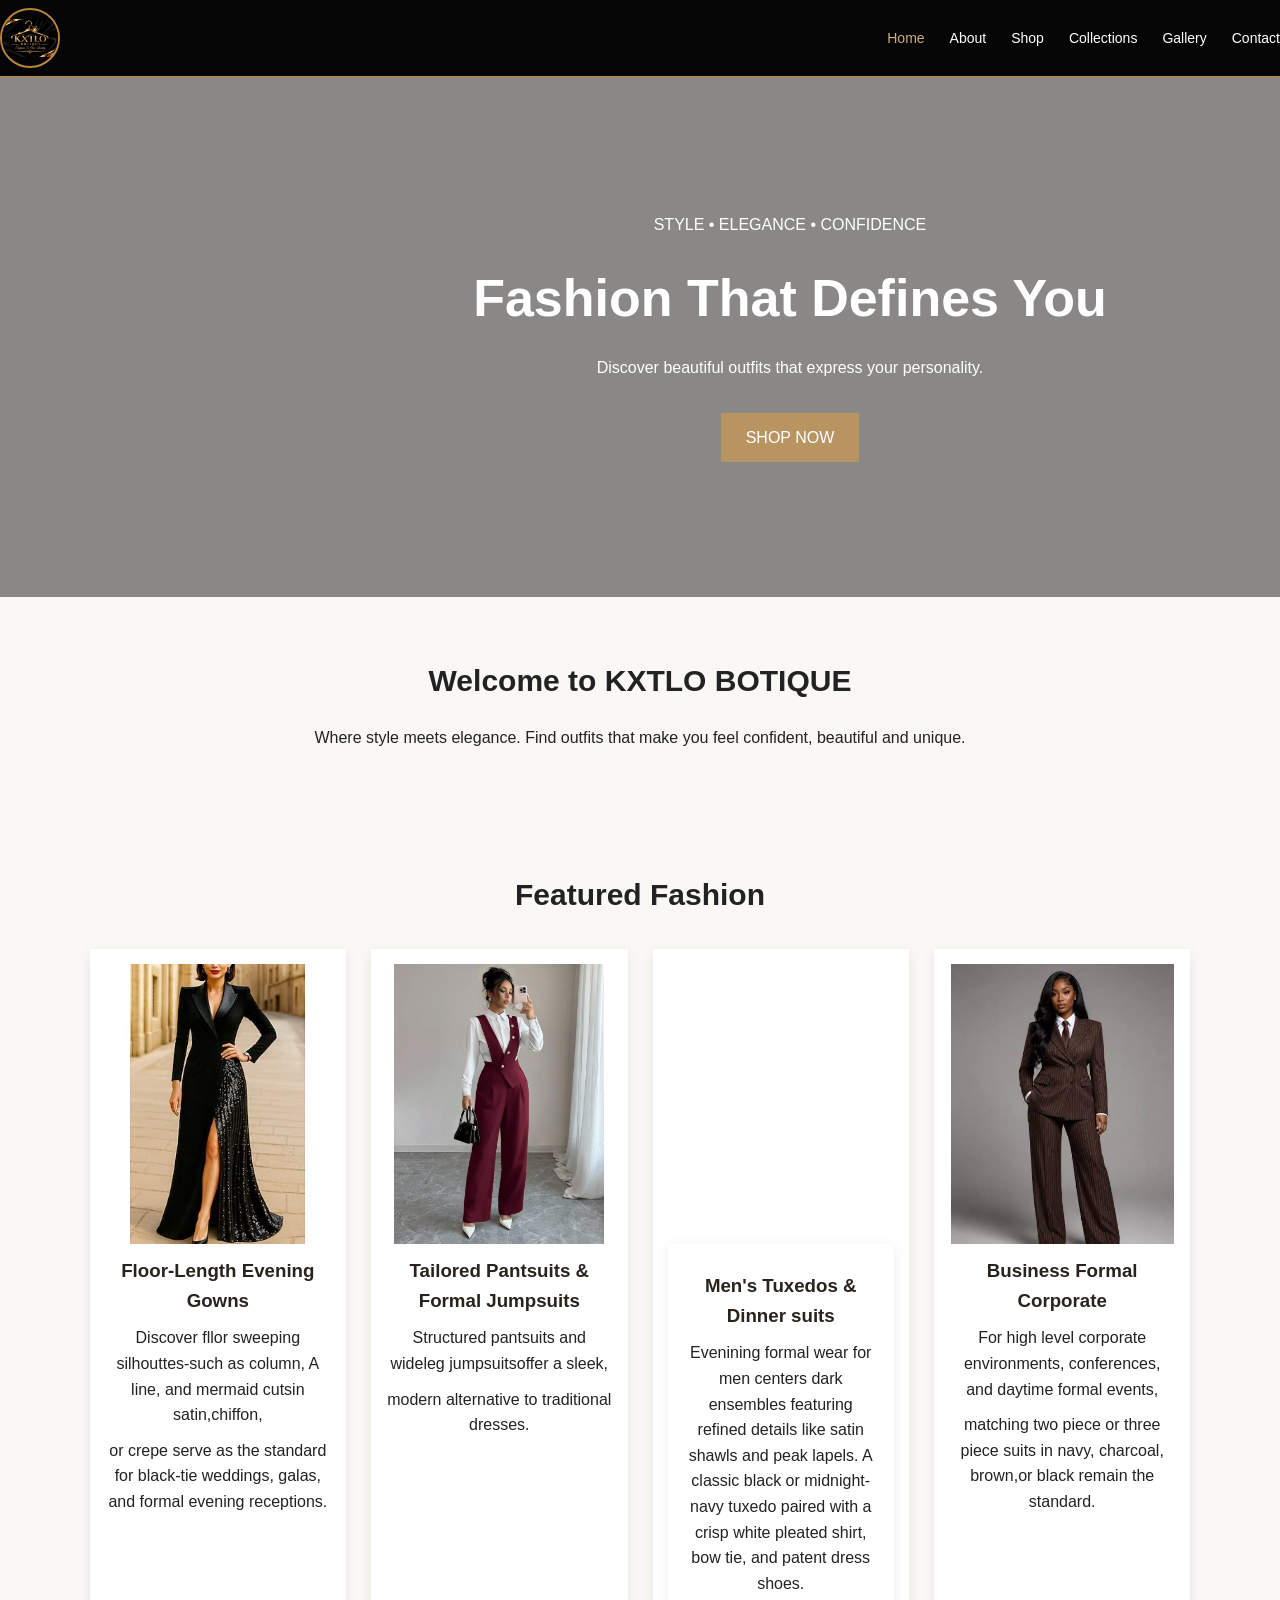
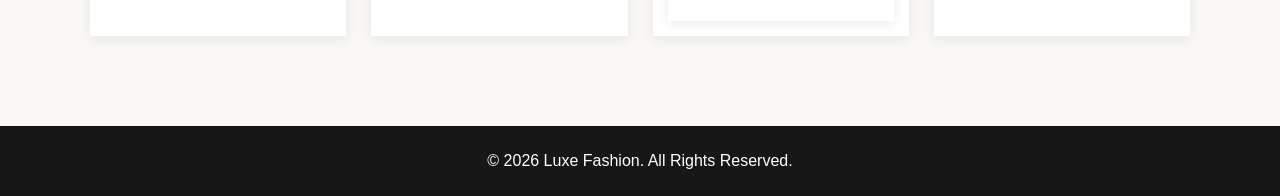
==== index.html @ 389f82dc "Update index.html" ====
<!DOCTYPE html>
<html lang="en">
<head>
    <meta charset="UTF-8">
    <meta name="viewport" content="width=device-width, initial-scale=1.0">
    <title>KXTLO BOTIQUE | Home</title>
    <link rel="stylesheet" href="style.css">
</head>
<body>

<header>
    <a href="index.html" class="brand">
    <img src="Luxurious Gold Crown Hanger Boutique Logo.png" alt="Kxtlo Boutique Logo" class="logo">
</a>
    <nav>
        <a href="index.html" class="active">Home</a>
        <a href="about.html">About</a>
        <a href="shop.html">Shop</a>
        <a href="collections.html">Collections</a>
        <a href="gallery.html">Gallery</a>
        <a href="contact.html">Contact</a>
    </nav>
</header>

<section class="hero">
    <video autoplay muted loop playsinline>
    <source src="" type="video/mp4">
</video>
    <div class="hero-content">
        <p>STYLE • ELEGANCE • CONFIDENCE</p>
        <h1>Fashion That Defines You</h1>
        <p>Discover beautiful outfits that express your personality.</p>
        <a href="shop.html" class="btn">SHOP NOW</a>
    </div>
</section>

<section class="section">
    <h2>Welcome to KXTLO BOTIQUE</h2>
    <p>Where style meets elegance. Find outfits that make you feel confident, beautiful and unique.</p>
</section>

<section class="section">
    <h2>Featured Fashion</h2>
    <div class="products">
        <div class="product">
            <img src="Sheath Column Floor Length Wedding Guest Dress Formal Dresses Evening Gown Mother of the Bride Dress Sleeveless Boat Neck Elegant Formal Formal Evening Birthday Stretch Fabric with Solid Color 2026 - $189_99.jpg" alt="Women's fashion outfit">
            <h3>Floor-Length Evening Gowns</h3>
            <p>Discover fllor sweeping silhouttes-such as column, A line, and mermaid cutsin satin,chiffon,</p>
                 <p>or crepe serve as the standard for black-tie weddings, galas,
                and formal evening receptions.</p>
        </div>
        <div class="product">
            <img src="Women's New Casual Elegant Wide Leg Jumpsuit, Burgundy Teachers' Day Office Dinner Autumn.jpg" alt="Fashion outfit">
            <h3>Tailored Pantsuits & Formal Jumpsuits</h3>
            <p>Structured pantsuits and wideleg jumpsuitsoffer a sleek,</p>
                <p>modern alternative to traditional dresses.</p>
        </div>
        <div class="product">
    <video autoplay muted loop playsinline>
        <source src="ssstik.io_1795117932369.mp4" type="video/mp4">
    </video>

    <div class="product">
        <h3>Men's Tuxedos & Dinner suits</h3>
         <p>Evenining formal wear for men centers dark ensembles featuring refined 
             details like satin shawls and peak lapels. A classic black or midnight-navy tuxedo paired with a 
             crisp white pleated shirt, bow tie, and patent dress shoes.</p>
        
    </div>
</div>
         <div class="product">
            <img src="corporate woman.jpg" alt="Fashion clothing">
            <h3>Business Formal Corporate</h3>
            <p>For high level corporate environments, conferences, and daytime formal events,</p> 
               <p> matching two piece or three piece suits in navy, charcoal, brown,or black remain the standard.</p>
        </div>
    </div>
</section>

<footer>
    <p>&copy; 2026 Luxe Fashion. All Rights Reserved.</p>
</footer>

</body>
</html>
---- style.css ----
/* GENERAL STYLING */

* {
    margin: 0;
    padding: 0;
    box-sizing: border-box;
}

body {
    font-family: Arial, sans-serif;
    background-color: #faf8f5;
    color: #222;
    line-height: 1.6;
}

/* NAVIGATION BAR */

header {
    background-color: #171717;
    color: white;
    padding: 20px 5%;
    display: flex;
    justify-content: space-between;
    align-items: center;
    flex-wrap: wrap;
    gap: 15px;
}

header {
    background: #050505;
    padding: 8px 0;
    border-bottom: 1px solid #b8863b;
}

header .brand {
    display: flex;
    align-items: center;
    text-decoration: none;
}

header .brand img {
    width: 65px;
    height: 48px;
    object-fit: contain;
    object-position: center;
    display: block;
}

header .container.nav {
    display: flex;
    align-items: center;
    justify-content: space-between;
    min-height: 60px;
    gap: 20px;
}

header nav {
    display: flex;
    align-items: center;
    gap: 25px;
}
@media (max-width: 600px) {
    header .brand img {
        width: 52px;
        height: 42px;
    }
}

nav {
    display: flex;
    flex-wrap: wrap;
    gap: 20px;
}

nav a {
    color: white;
    text-decoration: none;
    font-size: 14px;
    transition: 0.3s;
}

nav a:hover,
nav a.active {
    color: #d4af75;
}

/* HOME PAGE HERO */

.hero {
    min-height: 520px;
    background:
    linear-gradient(rgba(0,0,0,0.45), rgba(0,0,0,0.45)),
    url("")
    center/cover no-repeat;

    display: flex;
    align-items: center;
    justify-content: center;
    text-align: center;
    color: white;
    padding: 40px 20px;
}

.hero-content h1 {
    font-size: 52px;
    margin: 15px 0;
}

.hero-content p {
    margin-bottom: 20px;
}

/* BUTTONS */

.btn {
    display: inline-block;
    background-color: #b89460;
    color: white;
    padding: 12px 25px;
    text-decoration: none;
    border: none;
    cursor: pointer;
    margin-top: 12px;
    transition: 0.3s;
}

.btn:hover {
    background-color: #171717;
}

/* GENERAL SECTIONS */

.section {
    padding: 60px 7%;
    text-align: center;
}

.section h2 {
    font-size: 30px;
    margin-bottom: 20px;
}

/* PAGE BANNERS */

.page-banner {
    background-color: #e9dfd1;
    text-align: center;
    padding: 65px 20px;
}

.page-banner h1 {
    font-size: 40px;
    color: #29231d;
    margin-bottom: 10px;
}

/* PRODUCT CARDS */

.products {
    display: grid;
    grid-template-columns: repeat(auto-fit, minmax(220px, 1fr));
    gap: 25px;
    margin-top: 30px;
}

.product {
    background-color: white;
    padding: 15px;
    box-shadow: 0 3px 12px rgba(0,0,0,0.08);
    transition: 0.3s;
}

.product:hover {
    transform: translateY(-5px);
}

.product img {
    width: 100%;
    height: 280px;
    object-fit: cover;
}

.product h3 {
    margin-top: 12px;
    color: #29231d;
}

.product p {
    margin: 10px 0;
}

/* ABOUT PAGE */

.about-section {
    display: grid;
    grid-template-columns: 1fr 1fr;
    gap: 40px;
    align-items: center;
    padding: 60px 7%;
}

.about-section h2 {
    color: #a17a4a;
    margin: 20px 0 10px;
}

.about-section img {
    width: 100%;
    max-height: 450px;
    object-fit: cover;
}

/* GALLERY PAGE */

.gallery {
    display: grid;
    grid-template-columns: repeat(3, 1fr);
    gap: 15px;
    padding: 20px 7%;
}

.gallery img {
    width: 100%;
    height: 300px;
    object-fit: cover;
    transition: 0.3s;
}

.gallery img:hover {
    transform: scale(1.03);
}

/* CONTACT PAGE */

.contact-section {
    display: grid;
    grid-template-columns: 1fr 1fr;
    gap: 40px;
    padding: 60px 7%;
}

.contact-info h2,
form h2 {
    margin-bottom: 20px;
    color: #a17a4a;
}

.contact-info p {
    margin-bottom: 15px;
}

form {
    display: flex;
    flex-direction: column;
    gap: 12px;
}

input,
textarea {
    padding: 12px;
    border: 1px solid #ccc;
    font-family: Arial, sans-serif;
    width: 100%;
}

textarea {
    resize: vertical;
}

form .btn {
    align-self: flex-start;
}

/* FOOTER */

footer {
    background-color: #171717;
    color: white;
    text-align: center;
    padding: 22px;
    margin-top: 30px;
}

/* MOBILE RESPONSIVENESS */

@media (max-width: 768px) {

    header {
        flex-direction: column;
        text-align: center;
    }

    nav {
        justify-content: center;
        gap: 12px;
    }

    .hero-content h1 {
        font-size: 34px;
    }

    .about-section,
    .contact-section {
        grid-template-columns: 1fr;
    }

    .gallery {
        grid-template-columns: repeat(2, 1fr);
    }

}

@media (max-width: 480px) {

    .gallery {
        grid-template-columns: 1fr;
    }

    .page-banner h1 {
        font-size: 30px;
    }

}
header .brand {
    display: flex;
    align-items: center;
}

/* CIRCULAR SPINNING LOGO */

header .brand img.logo {
    width: 60px;
    height: 60px;
    border-radius: 50%;
    border: 2px solid #b8863b;
    object-fit: contain;
    background: #050505;
    animation: logoFlip 4s linear infinite;
}

@keyframes logoFlip {
    from {
        transform: rotateY(0deg);
    }
    to {
        transform: rotateY(360deg);
    }
}
.product img,
.product video {
    width: 100%;
    height: 280px;
    object-fit: contain;
    display: block;
    margin: 0 auto;
}

.product {
    position: relative;
    overflow: hidden;
}
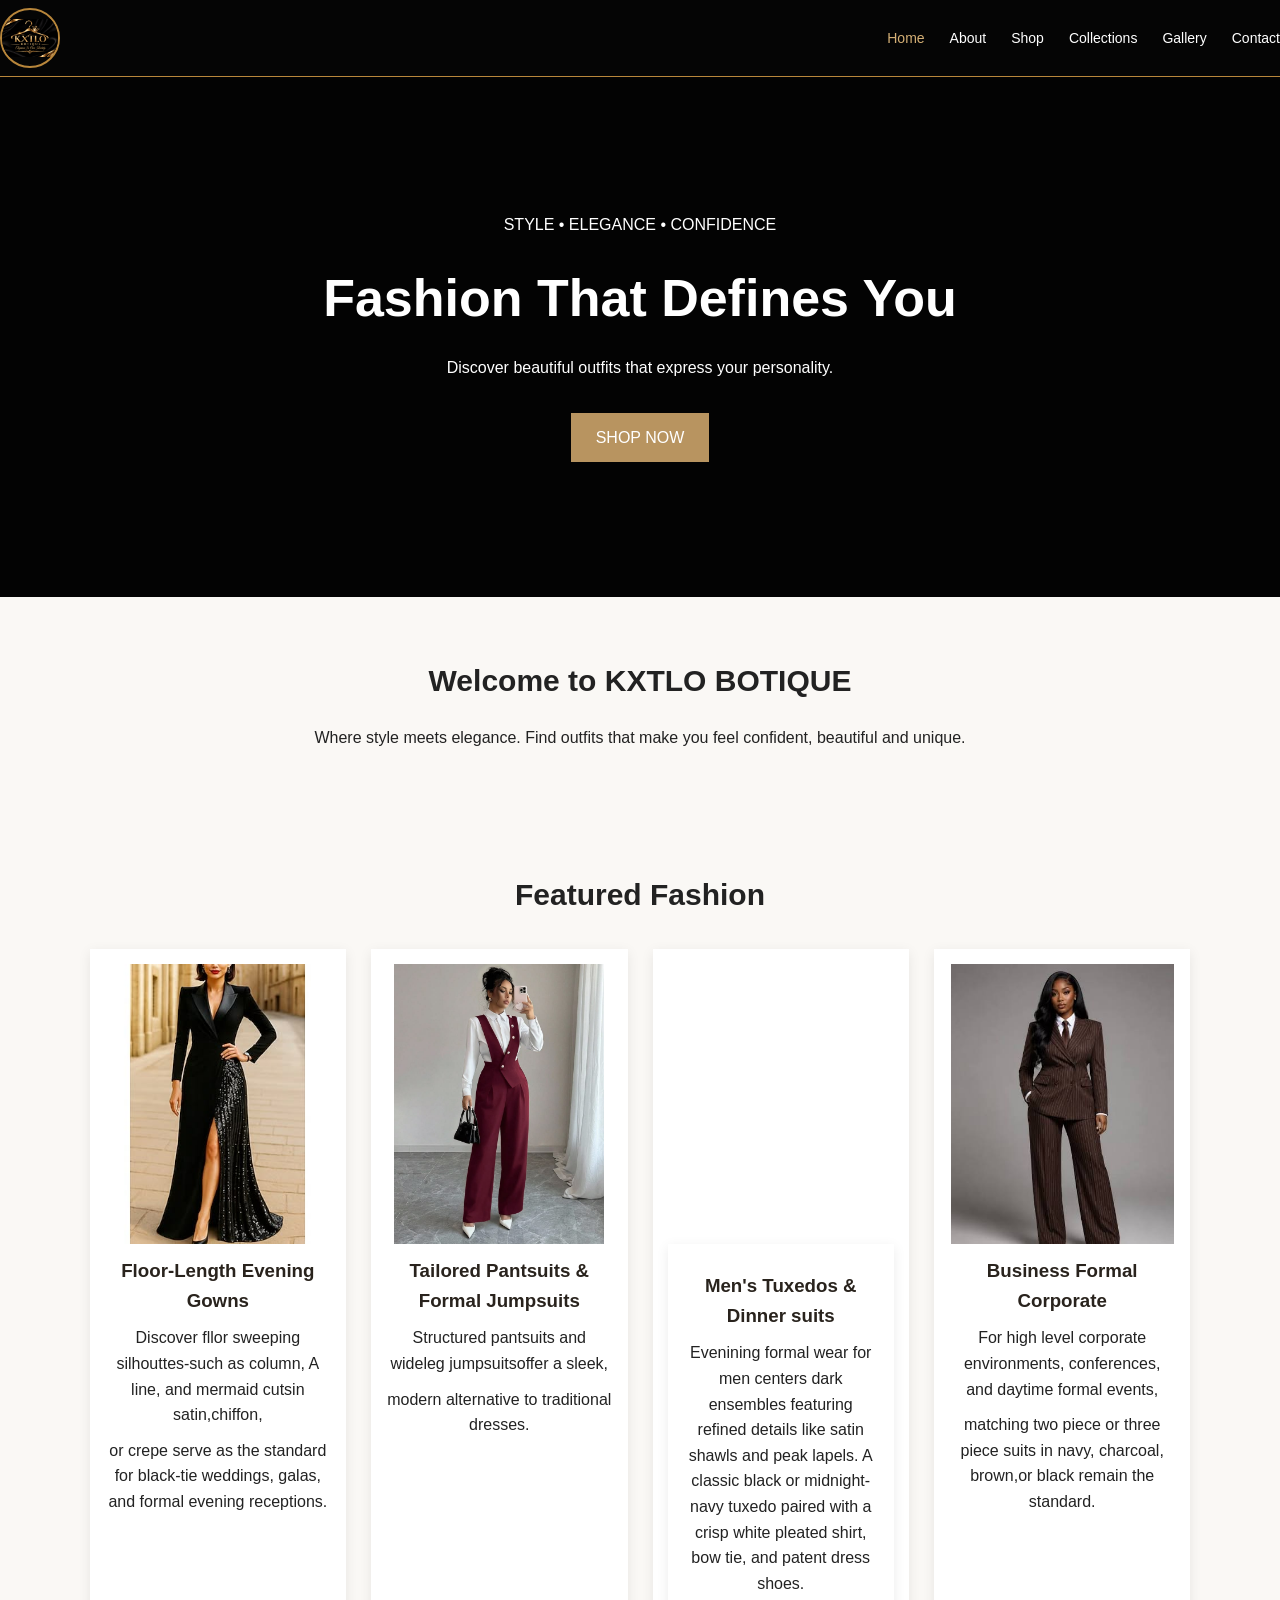
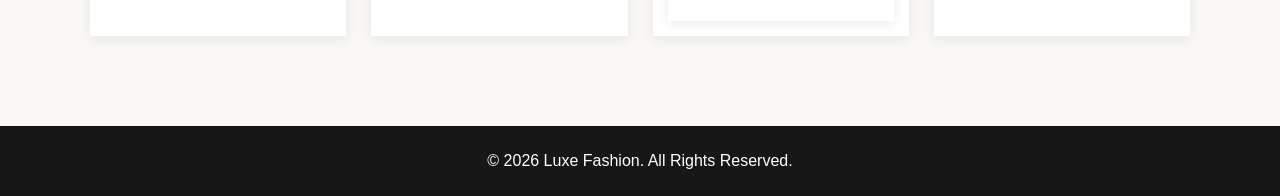
==== commit 5419f544: "Update index.html" ====
--- a/index.html
+++ b/index.html
@@ -25,7 +25,7 @@
 
 <section class="hero">
     <video autoplay muted loop playsinline>
-    <source src="" type="video/mp4">
+    <source src="ssstik.io_1795117426855.mp4" type="video/mp4">
 </video>
     <div class="hero-content">
         <p>STYLE • ELEGANCE • CONFIDENCE</p>
--- a/style.css
+++ b/style.css
@@ -88,18 +88,39 @@
 /* HOME PAGE HERO */
 
 .hero {
+    position: relative;
     min-height: 520px;
-    background:
-    linear-gradient(rgba(0,0,0,0.45), rgba(0,0,0,0.45)),
-    url("")
-    center/cover no-repeat;
-
     display: flex;
     align-items: center;
     justify-content: center;
     text-align: center;
     color: white;
     padding: 40px 20px;
+    overflow: hidden;
+    background: #050505;
+}
+
+.hero video {
+    position: absolute;
+    width: 100%;
+    height: 100%;
+    top: 0;
+    left: 0;
+    object-fit: cover;
+    z-index: 0;
+}
+
+.hero::before {
+    content: "";
+    position: absolute;
+    inset: 0;
+    background: rgba(0, 0, 0, 0.45);
+    z-index: 1;
+}
+
+.hero-content {
+    position: relative;
+    z-index: 2;
 }
 
 .hero-content h1 {
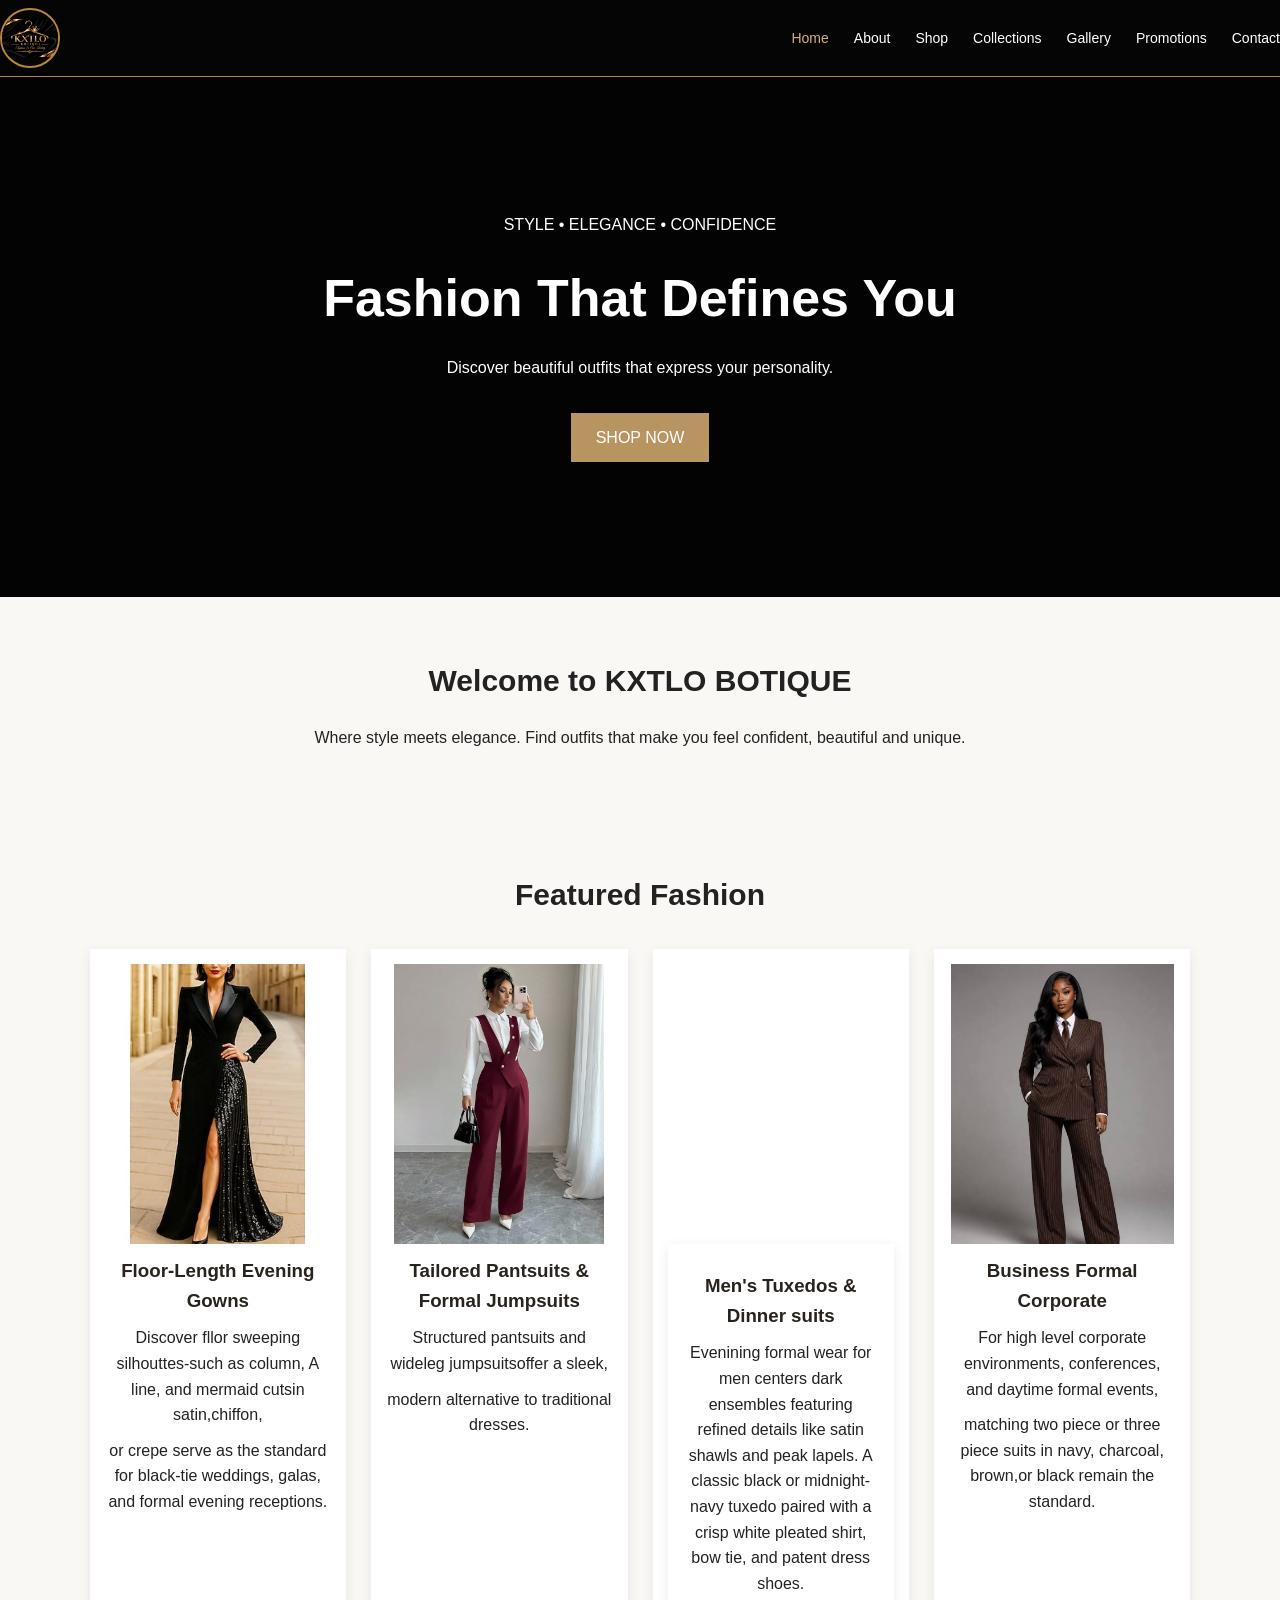
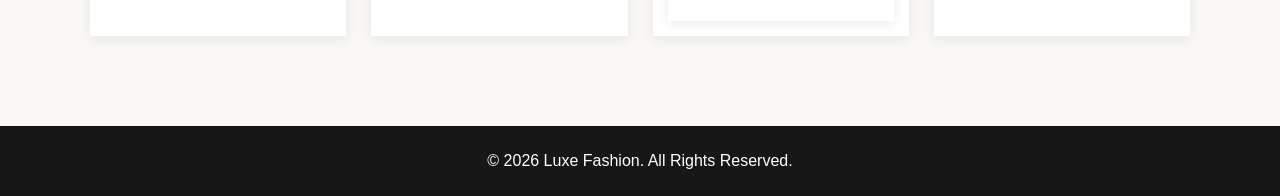
==== commit 07a0a8ca: "Add Promotions link to navigation menu" ====
--- a/index.html
+++ b/index.html
@@ -19,6 +19,7 @@
         <a href="shop.html">Shop</a>
         <a href="collections.html">Collections</a>
         <a href="gallery.html">Gallery</a>
+        <a href="promotions.html">Promotions</a>
         <a href="contact.html">Contact</a>
     </nav>
 </header>
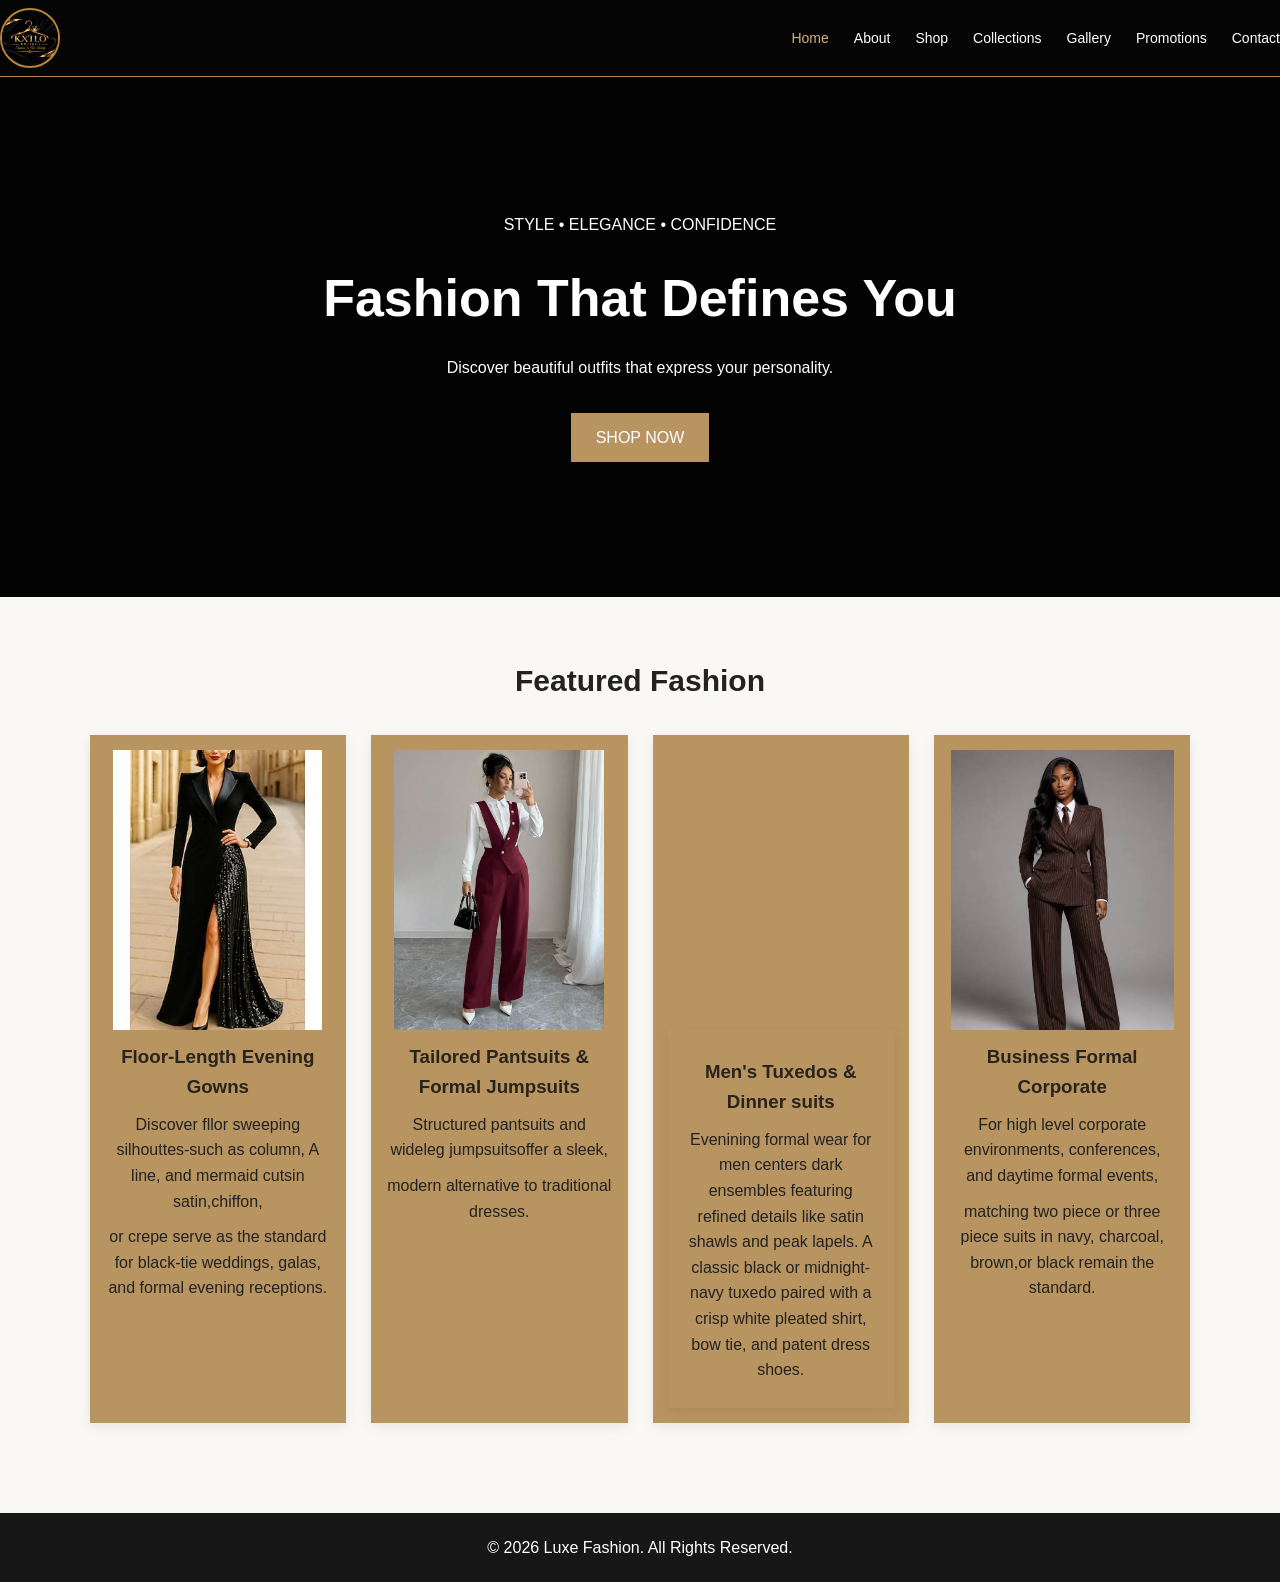
==== commit 44c3cce8: "Remove welcome section from index.html Removed welcome section to streamline content." ====
--- a/index.html
+++ b/index.html
@@ -35,12 +35,7 @@
         <a href="shop.html" class="btn">SHOP NOW</a>
     </div>
 </section>
-
-<section class="section">
-    <h2>Welcome to KXTLO BOTIQUE</h2>
-    <p>Where style meets elegance. Find outfits that make you feel confident, beautiful and unique.</p>
-</section>
-
+    
 <section class="section">
     <h2>Featured Fashion</h2>
     <div class="products">
--- a/style.css
+++ b/style.css
@@ -186,7 +186,7 @@
 }
 
 .product {
-    background-color: white;
+    background-color: #b89460;
     padding: 15px;
     box-shadow: 0 3px 12px rgba(0,0,0,0.08);
     transition: 0.3s;
@@ -381,3 +381,24 @@
     position: relative;
     overflow: hidden;
 }
+/* FLIPPING LOGO ON EVERY PAGE */
+
+header img.logo {
+    width: 60px;
+    height: 60px;
+    border-radius: 50%;
+    border: 2px solid #b8863b;
+    object-fit: contain;
+    background: #050505;
+    animation: logoFlip 4s linear infinite;
+    transform-style: preserve-3d;
+}
+
+@keyframes logoFlip {
+    from {
+        transform: rotateY(0deg);
+    }
+    to {
+        transform: rotateY(360deg);
+    }
+}
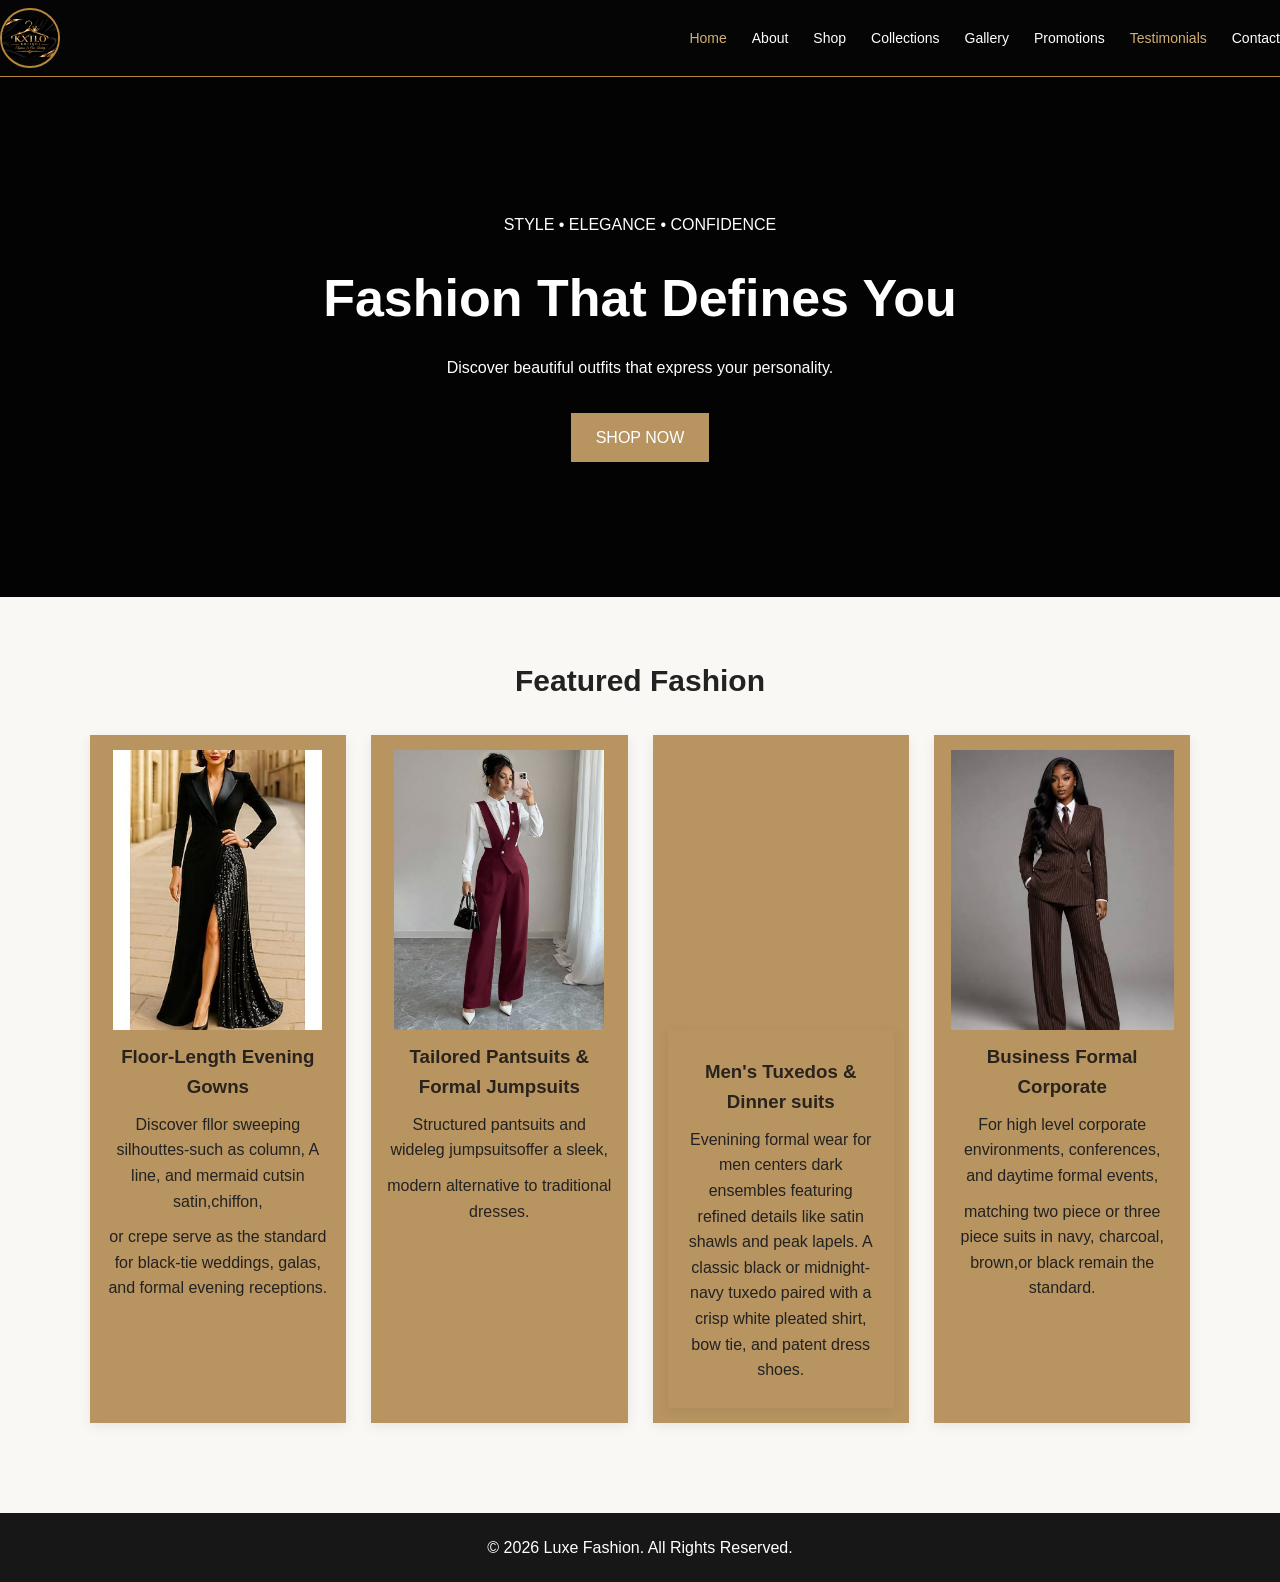
==== commit 257171cb: "Add active class to testimonials link" ====
--- a/index.html
+++ b/index.html
@@ -20,6 +20,7 @@
         <a href="collections.html">Collections</a>
         <a href="gallery.html">Gallery</a>
         <a href="promotions.html">Promotions</a>
+        <a href="testimonials.html" class="active">Testimonials</a>
         <a href="contact.html">Contact</a>
     </nav>
 </header>
--- a/style.css
+++ b/style.css
@@ -162,19 +162,6 @@
     margin-bottom: 20px;
 }
 
-/* PAGE BANNERS */
-
-.page-banner {
-    background-color: #e9dfd1;
-    text-align: center;
-    padding: 65px 20px;
-}
-
-.page-banner h1 {
-    font-size: 40px;
-    color: #29231d;
-    margin-bottom: 10px;
-}
 
 /* PRODUCT CARDS */
 
@@ -211,6 +198,8 @@
     margin: 10px 0;
 }
 
+
+
 /* ABOUT PAGE */
 
 .about-section {
@@ -218,7 +207,18 @@
     grid-template-columns: 1fr 1fr;
     gap: 40px;
     align-items: center;
-    padding: 60px 7%;
+    padding: 40px 7%;
+
+    /* Background picture */
+    background:
+        linear-gradient(rgba(0,0,0,0.45), rgba(0,0,0,0.45)),
+        url("jpg");
+
+    background-size: cover;
+    background-position: center;
+    background-repeat: no-repeat;
+
+    color: white;
 }
 
 .about-section h2 {
@@ -226,10 +226,24 @@
     margin: 20px 0 10px;
 }
 
+.about-section p {
+    color: white;
+    line-height: 1.8;
+}
+
+
+/* ABOUT PAGE CIRCULAR FLIPPING LOGO */
+
 .about-section img {
-    width: 100%;
-    max-height: 450px;
-    object-fit: cover;
+    width: 190px;
+    height: 190px;
+    border-radius: 50%;
+    border: 3px solid #b8863b;
+    object-fit: contain;
+    background: #050505;
+    animation: logoFlip 4s linear infinite;
+    box-shadow: 0 5px 15px rgba(0, 0, 0, 0.25);
+    justify-self: center;
 }
 
 /* GALLERY PAGE */
@@ -258,7 +272,7 @@
     display: grid;
     grid-template-columns: 1fr 1fr;
     gap: 40px;
-    padding: 60px 7%;
+    padding: 50px 7%;
 }
 
 .contact-info h2,
